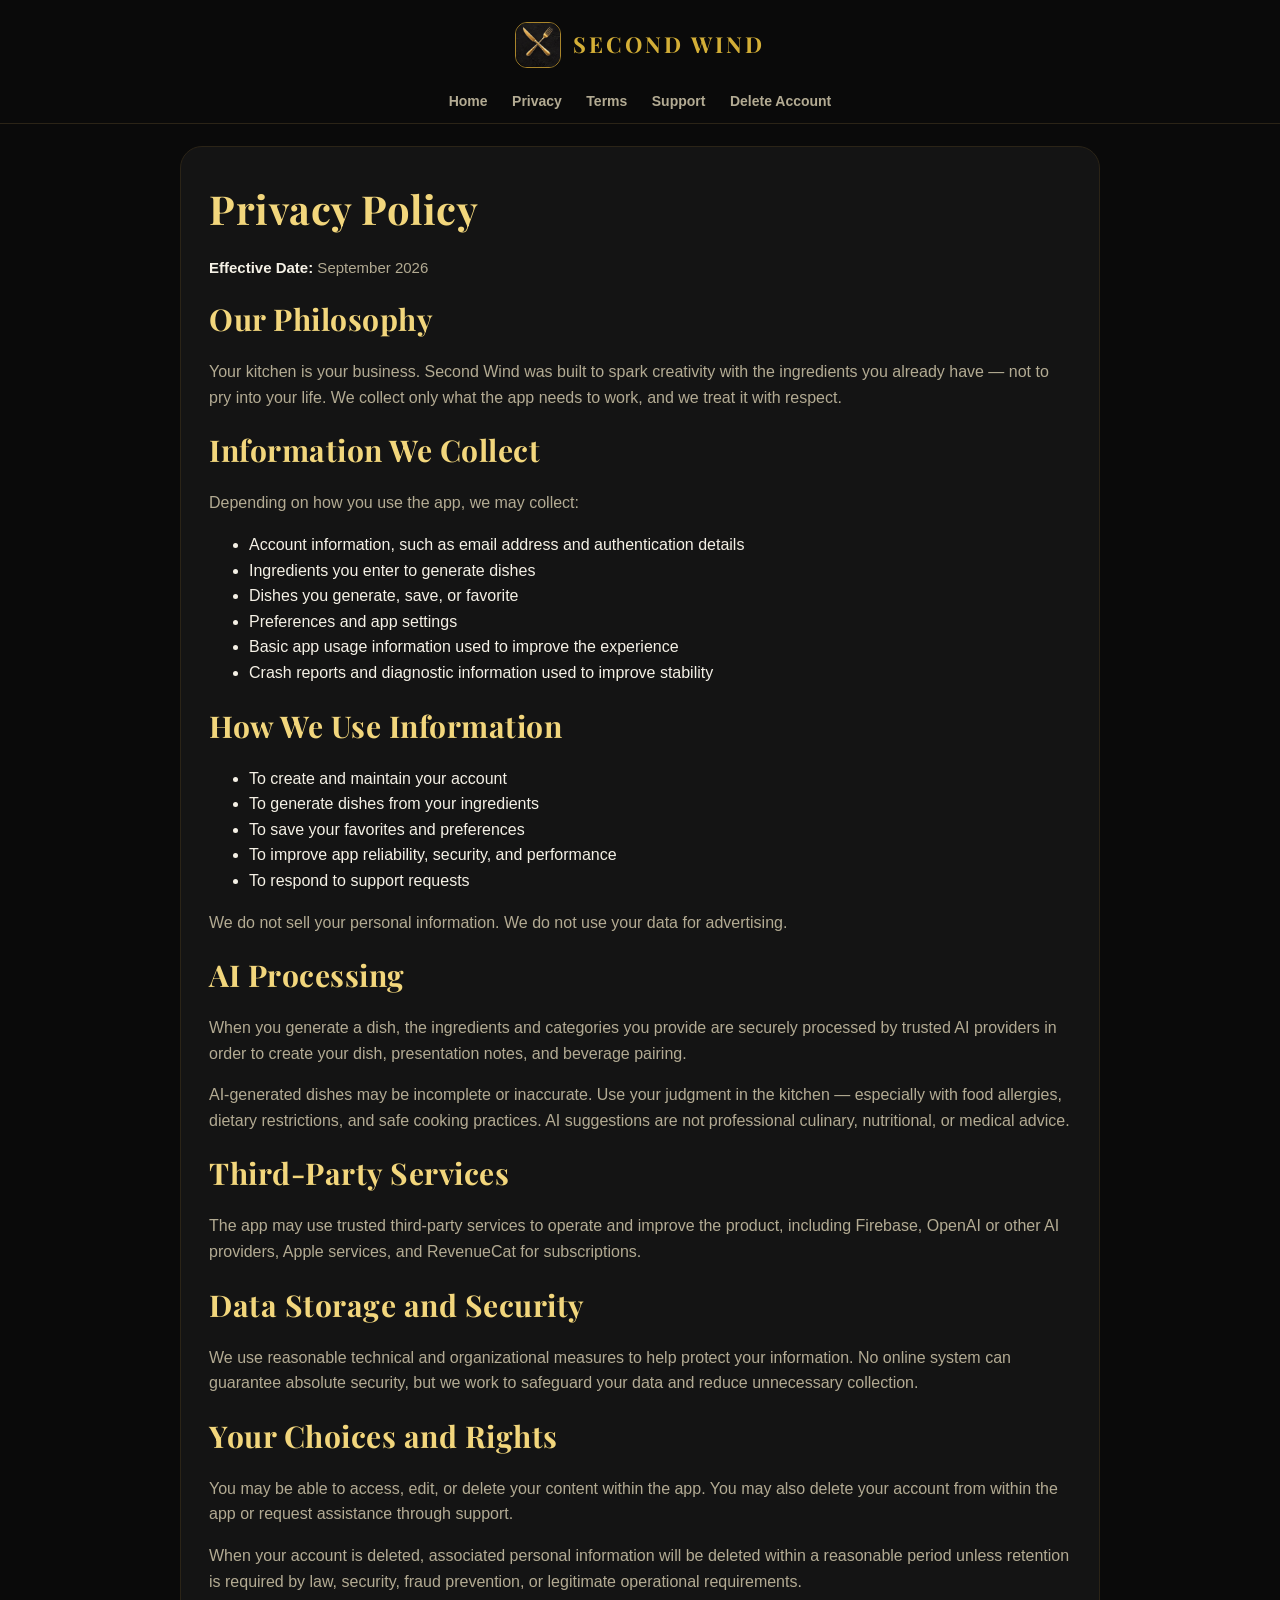
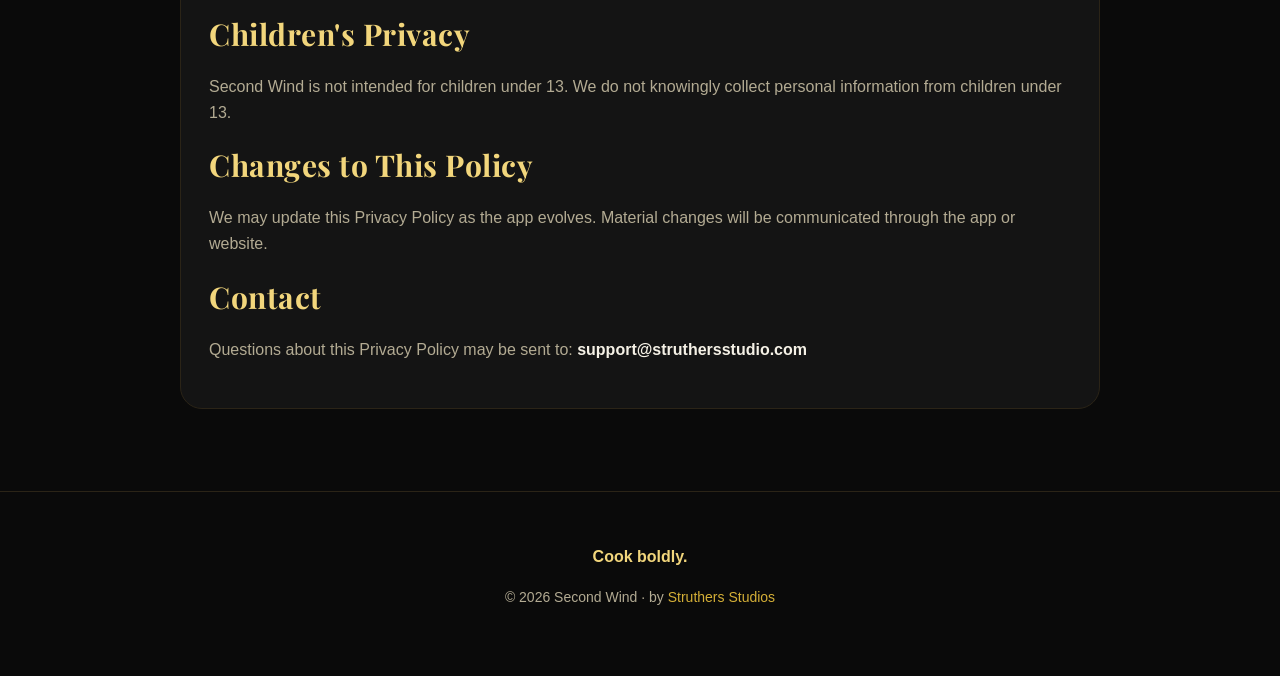
==== privacy.html @ 02bb9a70 "Second Wind marketing site — black/gold launch draft" ====
<!doctype html>
<html lang="en">
<head>
  <meta charset="utf-8">
  <meta name="viewport" content="width=device-width, initial-scale=1">
  <title>Privacy Policy | Second Wind</title>
  <meta name="description" content="Second Wind privacy policy.">
  <link rel="icon" href="logo.png">
  <link rel="preconnect" href="https://fonts.googleapis.com">
  <link href="https://fonts.googleapis.com/css2?family=Playfair+Display:wght@500;700;800&display=swap" rel="stylesheet">
  <link rel="stylesheet" href="style.css">
</head>
<body>
<header class="site">
  <a class="brand" href="index.html">
    <img src="logo.png" alt="Second Wind logo">
    <strong>Second Wind</strong>
  </a>
  <nav>
    <a href="index.html">Home</a>
    <a href="privacy.html">Privacy</a>
    <a href="terms.html">Terms</a>
    <a href="support.html">Support</a>
    <a href="delete-account.html">Delete Account</a>
  </nav>
</header>

<main><section class="card">
<h1 class="page-title">Privacy Policy</h1>
<p class="effective"><strong>Effective Date:</strong> September 2026</p>

<h2>Our Philosophy</h2>
<p>Your kitchen is your business. Second Wind was built to spark creativity with the ingredients you already have — not to pry into your life. We collect only what the app needs to work, and we treat it with respect.</p>

<h2>Information We Collect</h2>
<p>Depending on how you use the app, we may collect:</p>
<ul><li>Account information, such as email address and authentication details</li><li>Ingredients you enter to generate dishes</li><li>Dishes you generate, save, or favorite</li><li>Preferences and app settings</li><li>Basic app usage information used to improve the experience</li><li>Crash reports and diagnostic information used to improve stability</li></ul>

<h2>How We Use Information</h2>
<ul><li>To create and maintain your account</li><li>To generate dishes from your ingredients</li><li>To save your favorites and preferences</li><li>To improve app reliability, security, and performance</li><li>To respond to support requests</li></ul>
<p>We do not sell your personal information. We do not use your data for advertising.</p>

<h2>AI Processing</h2>
<p>When you generate a dish, the ingredients and categories you provide are securely processed by trusted AI providers in order to create your dish, presentation notes, and beverage pairing.</p>
<p>AI-generated dishes may be incomplete or inaccurate. Use your judgment in the kitchen — especially with food allergies, dietary restrictions, and safe cooking practices. AI suggestions are not professional culinary, nutritional, or medical advice.</p>

<h2>Third-Party Services</h2>
<p>The app may use trusted third-party services to operate and improve the product, including Firebase, OpenAI or other AI providers, Apple services, and RevenueCat for subscriptions.</p>

<h2>Data Storage and Security</h2>
<p>We use reasonable technical and organizational measures to help protect your information. No online system can guarantee absolute security, but we work to safeguard your data and reduce unnecessary collection.</p>

<h2>Your Choices and Rights</h2>
<p>You may be able to access, edit, or delete your content within the app. You may also delete your account from within the app or request assistance through support.</p>
<p>When your account is deleted, associated personal information will be deleted within a reasonable period unless retention is required by law, security, fraud prevention, or legitimate operational requirements.</p>

<h2>Children's Privacy</h2>
<p>Second Wind is not intended for children under 13. We do not knowingly collect personal information from children under 13.</p>

<h2>Changes to This Policy</h2>
<p>We may update this Privacy Policy as the app evolves. Material changes will be communicated through the app or website.</p>

<h2>Contact</h2>
<p>Questions about this Privacy Policy may be sent to: <strong>support@struthersstudio.com</strong></p>
</section></main>

<footer class="footer">
  <p><strong style="color: var(--gold-light);">Cook boldly.</strong></p>
  <p class="notice">© 2026 Second Wind · by <a href="https://struthersstudio.com">Struthers Studios</a></p>
</footer>
</body>
</html>
---- style.css ----
:root {
  --bg: #0a0a0a;
  --bg-soft: #111111;
  --card: #141414;
  --gold: #d4af37;
  --gold-light: #f2d67c;
  --gold-deep: #a8842a;
  --ink: #f5f1e6;
  --muted: #b3ab93;
  --border: #2b2417;
}
* { box-sizing: border-box; }
body {
  margin: 0;
  font-family: -apple-system, BlinkMacSystemFont, "Segoe UI", Roboto, Helvetica, Arial, sans-serif;
  background: var(--bg);
  color: var(--ink);
  line-height: 1.6;
}
h1, h2, h3 {
  font-family: "Playfair Display", Georgia, "Times New Roman", serif;
  color: var(--gold-light);
  letter-spacing: 0.5px;
}
header.site {
  padding: 22px 20px 10px;
  text-align: center;
  border-bottom: 1px solid var(--border);
}
.brand {
  display: inline-flex;
  align-items: center;
  gap: 12px;
  text-decoration: none;
}
.brand img {
  width: 46px;
  height: 46px;
  border-radius: 12px;
  border: 1px solid var(--gold-deep);
}
.brand strong {
  font-family: "Playfair Display", Georgia, serif;
  font-size: 22px;
  letter-spacing: 3px;
  color: var(--gold);
  text-transform: uppercase;
}
nav { margin-top: 12px; }
nav a {
  color: var(--muted);
  text-decoration: none;
  margin: 0 10px;
  font-weight: 600;
  font-size: 14px;
}
nav a:hover { color: var(--gold-light); }

.hero {
  max-width: 900px;
  margin: 0 auto;
  padding: 56px 22px 34px;
  text-align: center;
}
.hero img.logo {
  width: 148px;
  height: 148px;
  border-radius: 34px;
  border: 2px solid var(--gold-deep);
  box-shadow: 0 0 60px rgba(212, 175, 55, 0.25);
  margin-bottom: 26px;
}
.hero h1 {
  font-size: clamp(42px, 8vw, 74px);
  line-height: 1.05;
  margin: 0 0 18px;
}
.hero p {
  max-width: 700px;
  margin: 0 auto 22px;
  font-size: 20px;
  color: var(--muted);
}
.badge {
  display: inline-block;
  padding: 8px 16px;
  border: 1px solid var(--gold-deep);
  border-radius: 999px;
  color: var(--gold-light);
  font-weight: 700;
  font-size: 13px;
  letter-spacing: 1.5px;
  text-transform: uppercase;
  margin-bottom: 22px;
}
main { max-width: 960px; margin: 0 auto; padding: 0 20px 60px; }
.card {
  background: var(--card);
  border: 1px solid var(--border);
  border-radius: 22px;
  padding: 30px 28px;
  margin: 22px 0;
}
.card h2 { font-size: 30px; margin: 0 0 14px; }
.card p { color: var(--muted); }
.card p strong, .card li strong { color: var(--ink); }
.steps {
  display: grid;
  gap: 16px;
  margin-top: 18px;
}
.step {
  border: 1px solid var(--border);
  border-radius: 16px;
  padding: 20px;
  background: var(--bg-soft);
}
.step .num {
  font-family: "Playfair Display", Georgia, serif;
  font-size: 30px;
  color: var(--gold);
}
.step h3 { margin: 6px 0 8px; font-size: 21px; }
.step p { margin: 0; color: var(--muted); }
.categories {
  display: grid;
  gap: 14px;
  margin-top: 18px;
}
.category {
  border: 1px solid var(--border);
  border-radius: 16px;
  padding: 18px 20px;
  background: var(--bg-soft);
}
.category h3 { margin: 0 0 6px; font-size: 20px; }
.category p { margin: 0; color: var(--muted); font-size: 16px; }
ul.features { padding-left: 22px; color: var(--muted); }
ul.features li { margin-bottom: 10px; }
a.button {
  display: inline-block;
  padding: 14px 22px;
  border-radius: 14px;
  background: linear-gradient(180deg, var(--gold-light), var(--gold));
  color: #0a0a0a;
  text-decoration: none;
  font-weight: 800;
  margin: 8px;
  border: none;
}
a.button:hover { filter: brightness(1.06); }
a.secondary {
  background: transparent;
  color: var(--gold-light);
  border: 1px solid var(--gold-deep);
}
.cta { text-align: center; padding: 44px 20px; }
.cta h2 { font-size: clamp(30px, 5vw, 44px); margin: 0 0 12px; }
.cta p { color: var(--muted); max-width: 600px; margin: 0 auto 20px; }
.footer {
  text-align: center;
  color: var(--muted);
  padding: 36px 20px 54px;
  border-top: 1px solid var(--border);
}
.footer a { color: var(--gold); text-decoration: none; }
.footer a:hover { text-decoration: underline; }
.notice { font-size: 14px; }
h1.page-title { font-size: 40px; margin: 0 0 10px; }
.effective { color: var(--muted); font-size: 15px; }

@media (min-width: 720px) {
  .steps { grid-template-columns: repeat(3, 1fr); }
  .categories { grid-template-columns: repeat(2, 1fr); }
}
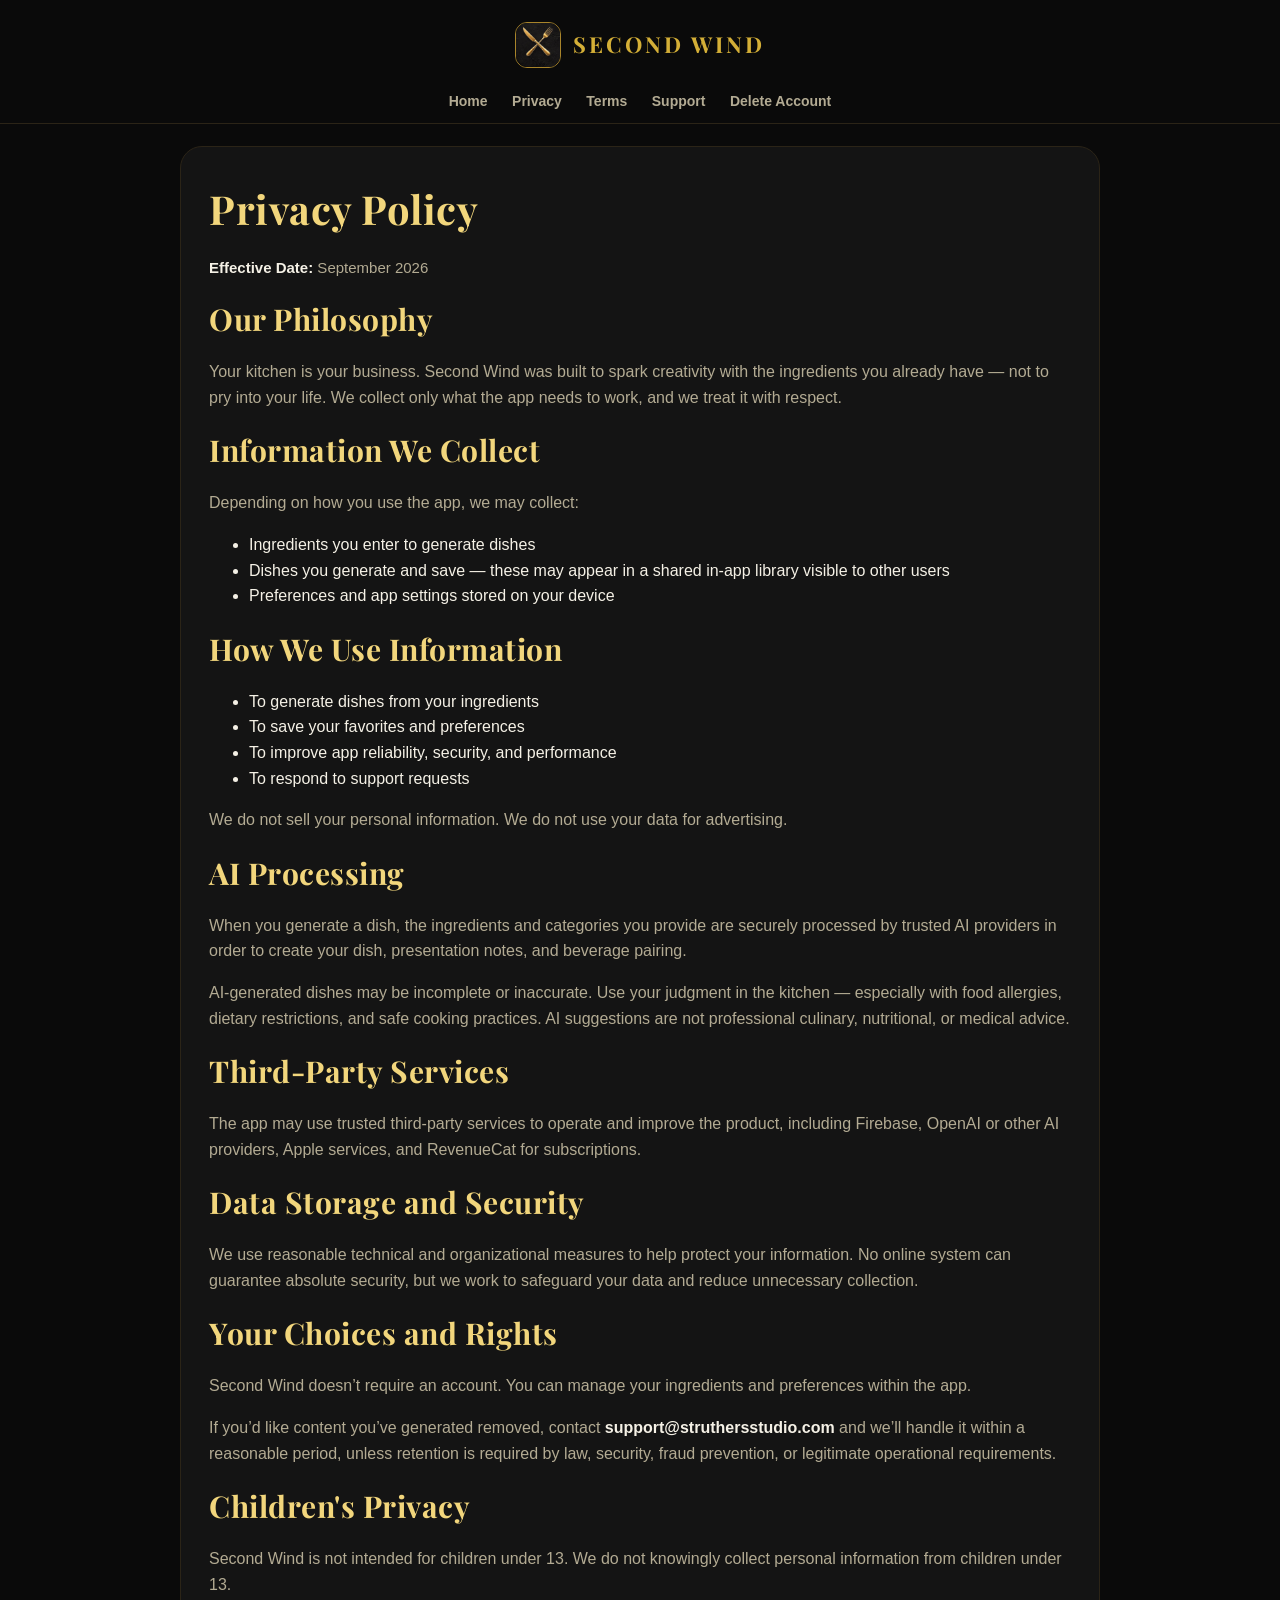
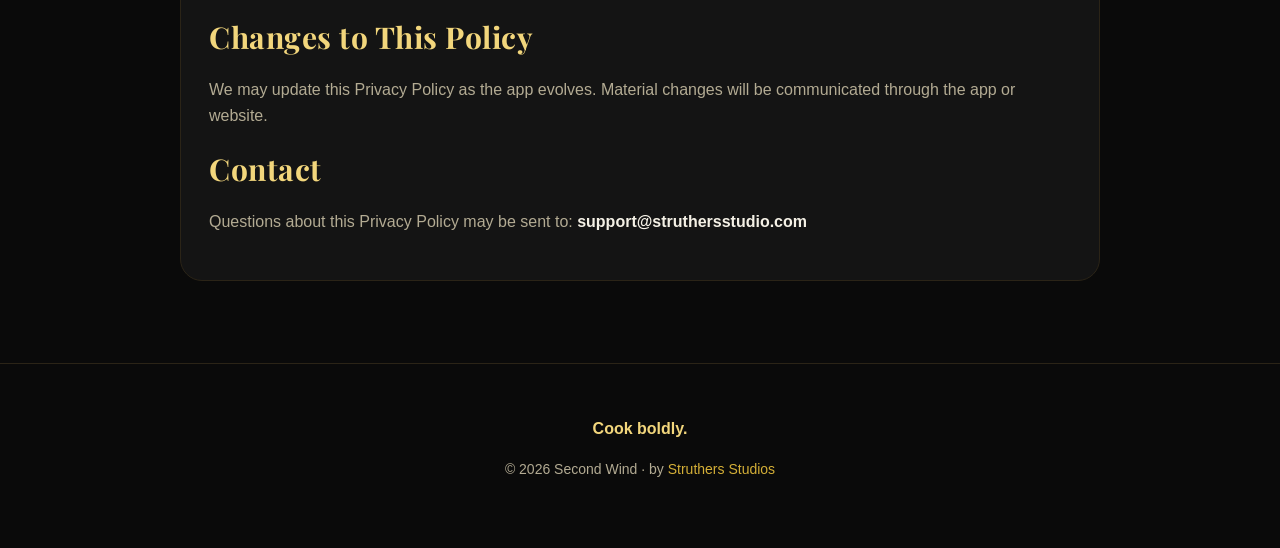
==== commit aa4f4e25: "Align privacy/terms with the real app: no accounts, no email/analytics/crash collection; disclose sh" ====
--- a/privacy.html
+++ b/privacy.html
@@ -34,10 +34,10 @@
 
 <h2>Information We Collect</h2>
 <p>Depending on how you use the app, we may collect:</p>
-<ul><li>Account information, such as email address and authentication details</li><li>Ingredients you enter to generate dishes</li><li>Dishes you generate, save, or favorite</li><li>Preferences and app settings</li><li>Basic app usage information used to improve the experience</li><li>Crash reports and diagnostic information used to improve stability</li></ul>
+<ul><li>Ingredients you enter to generate dishes</li><li>Dishes you generate and save &mdash; these may appear in a shared in-app library visible to other users</li><li>Preferences and app settings stored on your device</li></ul>
 
 <h2>How We Use Information</h2>
-<ul><li>To create and maintain your account</li><li>To generate dishes from your ingredients</li><li>To save your favorites and preferences</li><li>To improve app reliability, security, and performance</li><li>To respond to support requests</li></ul>
+<ul><li>To generate dishes from your ingredients</li><li>To save your favorites and preferences</li><li>To improve app reliability, security, and performance</li><li>To respond to support requests</li></ul>
 <p>We do not sell your personal information. We do not use your data for advertising.</p>
 
 <h2>AI Processing</h2>
@@ -51,8 +51,8 @@
 <p>We use reasonable technical and organizational measures to help protect your information. No online system can guarantee absolute security, but we work to safeguard your data and reduce unnecessary collection.</p>
 
 <h2>Your Choices and Rights</h2>
-<p>You may be able to access, edit, or delete your content within the app. You may also delete your account from within the app or request assistance through support.</p>
-<p>When your account is deleted, associated personal information will be deleted within a reasonable period unless retention is required by law, security, fraud prevention, or legitimate operational requirements.</p>
+<p>Second Wind doesn&rsquo;t require an account. You can manage your ingredients and preferences within the app.</p>
+<p>If you&rsquo;d like content you&rsquo;ve generated removed, contact <strong>support@struthersstudio.com</strong> and we&rsquo;ll handle it within a reasonable period, unless retention is required by law, security, fraud prevention, or legitimate operational requirements.</p>
 
 <h2>Children's Privacy</h2>
 <p>Second Wind is not intended for children under 13. We do not knowingly collect personal information from children under 13.</p>
